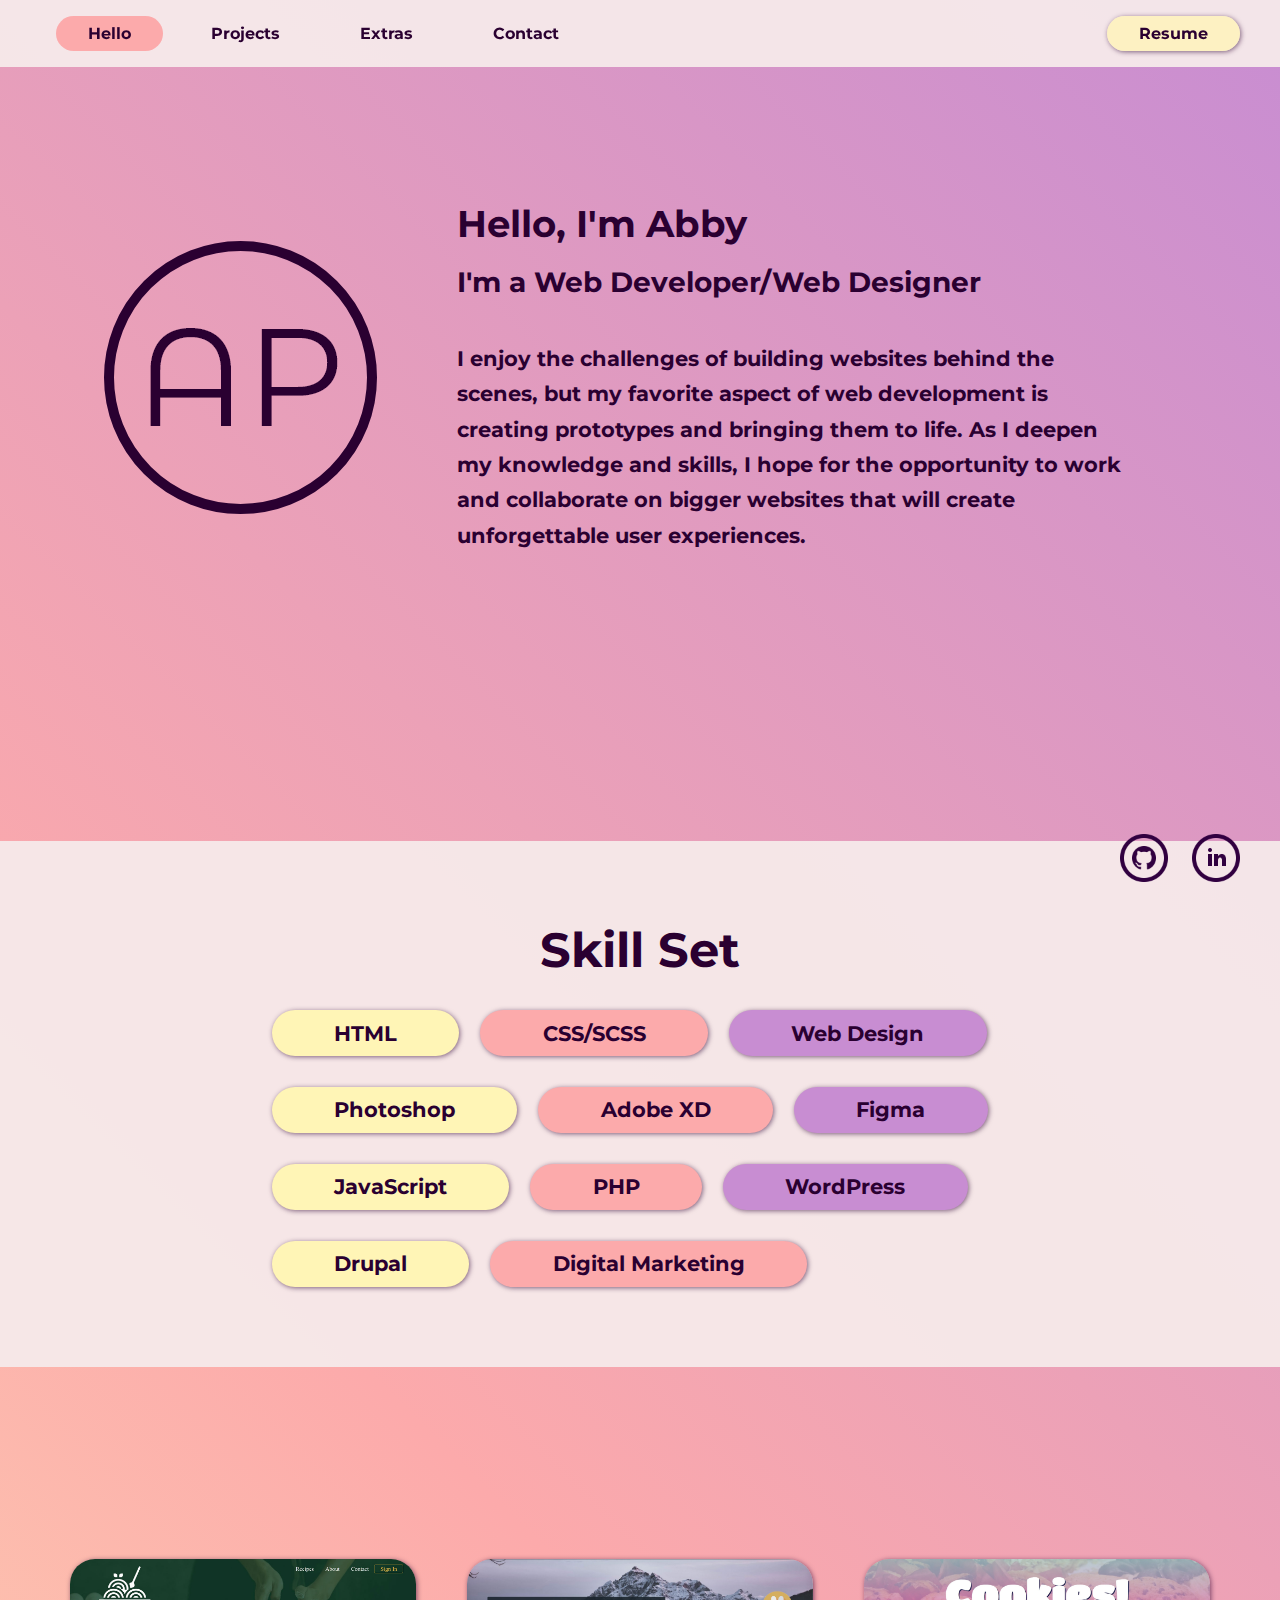
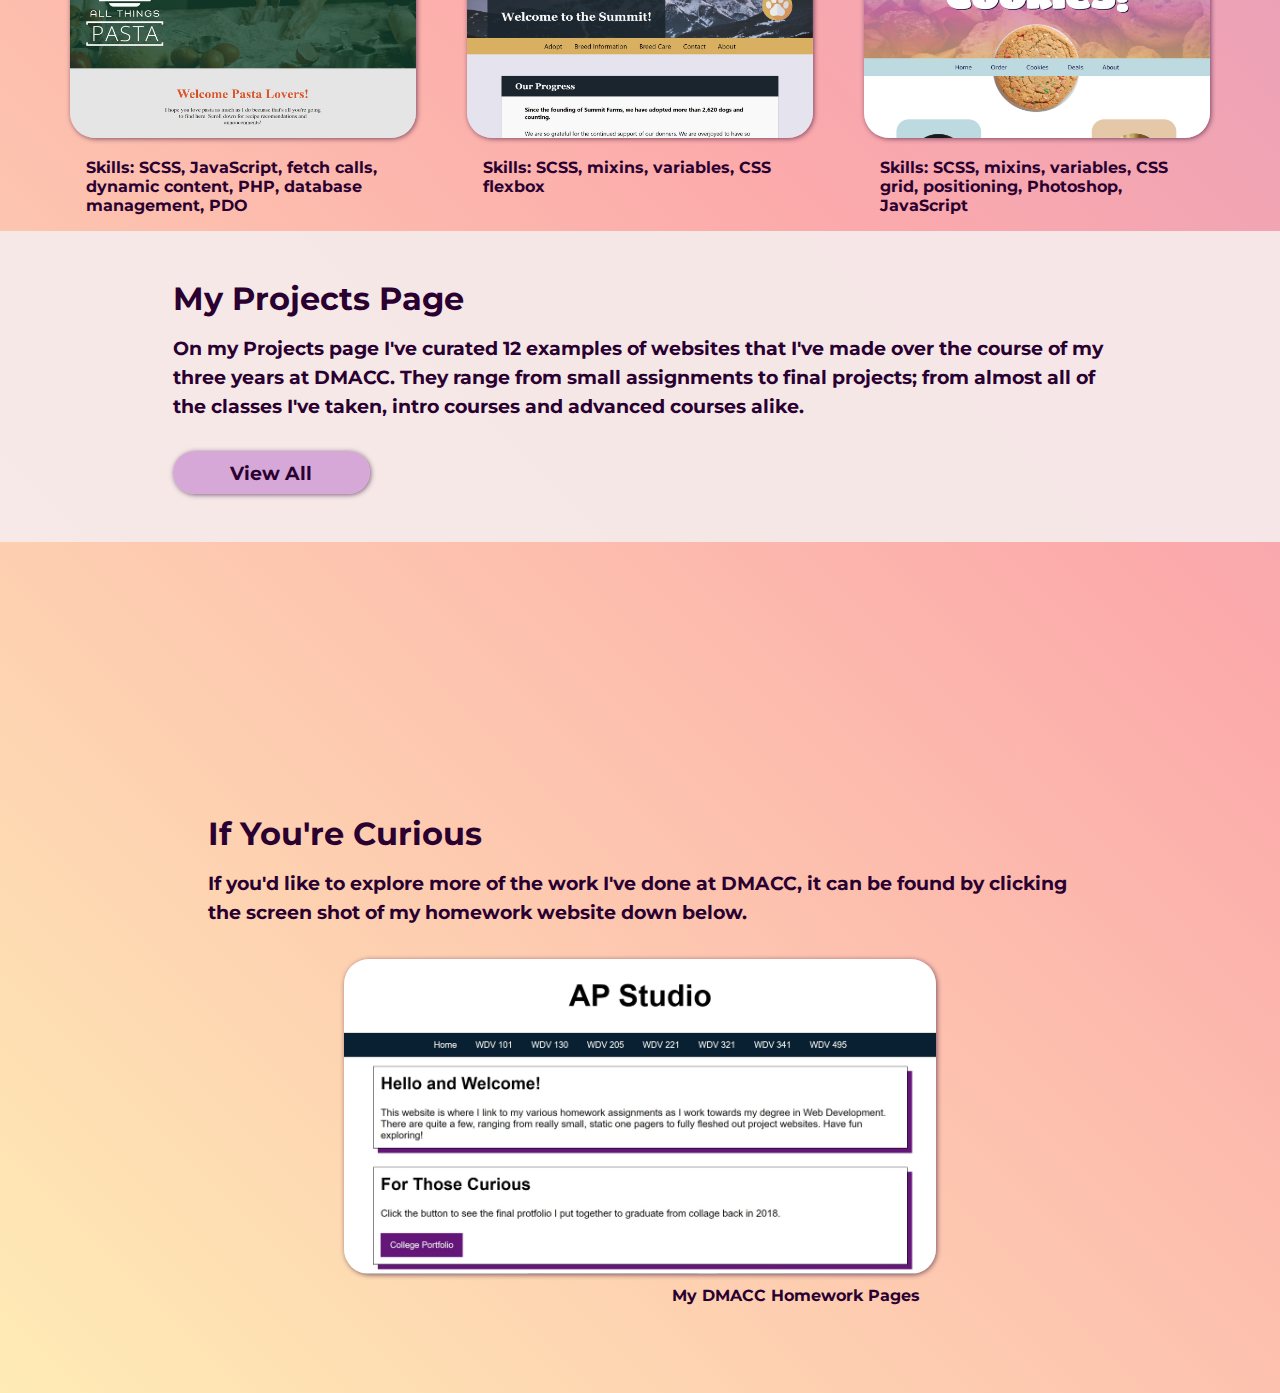
==== index.html @ 9c111758 "file dump for my portfolio website" ====
<!DOCTYPE html>
<html lang="en">

<head>
    <meta charset="UTF-8">
    <meta http-equiv="X-UA-Compatible" content="IE=edge">
    <meta name="viewport" content="width=device-width, initial-scale=1.0">
    <meta name="description" content="Portfolio site home page for Abby Poplawski">
    <title>Home | AP Portfolio</title>

    <link rel="preconnect" href="https://fonts.googleapis.com">
    <link rel="preconnect" href="https://fonts.gstatic.com" crossorigin>
    <link rel="stylesheet" href="https://fonts.googleapis.com/css2?family=Montserrat&display=swap">

    <link rel="stylesheet" href="stylesheets/hello-stylesheet.css">
    <script src="js-files/main-functions.js"></script>
</head>

<body onload="pageLoad()">
    <nav>
        <div class="element-wrapper">
            <div class="main-menu">
                <p>
                    <img src="images/logos/ap-logo-skinny.png" alt="AP studio logo">
                    <img src="images/logos/ap-hamburger-menu.png" alt="hamburger menu icon">
                </p>
                <ul>
                    <li class="active"><a href="index.html">Hello</a></li>
                    <li><a href="projects.html">Projects</a></li>
                    <li><a href="extras.html">Extras</a></li>
                    <li><a href="contact.html">Contact</a></li>
                </ul>
            </div>
    
            <div class="resume-button-container"><a href="Abigail-Poplawski-Resume.pdf" target="_blank">Resume</a></div>
        </div>
    </nav>

    <footer>
        <a href="https://github.com/appop10?tab=repositories" target="_blank"><img src="images/logos/github-icon.png"
                alt="GitHub logo"></a>
        <a href="https://www.linkedin.com/in/abigail-poplawski/" target="_blank"><img
                src="images/logos/linkedin-icon.png" alt="LinkedIn logo"></a>
    </footer>

    <section id="introduction-container">
        <img src="images/logos/ap-logo-skinny.png" alt="AP studio logo">

        <div>
            <h2>Hello, I'm Abby</h2>
            <h3>I'm a Web Developer/Web Designer</h3>

            <p>I enjoy the challenges of building websites behind the scenes, but my favorite aspect of web development is creating prototypes and bringing them to life. As I deepen my knowledge and skills, I hope for the opportunity to work and collaborate on bigger websites that will create unforgettable user experiences.</p>
        </div>
    </section>

    <section id="skills-container">
        <h2>Skill Set</h2>

        <div class="skill-pills">
            <div>
                <p>HTML</p>
                <p>CSS/SCSS</p>
                <p>Web Design</p>
            </div>
            <div>
                <p>Photoshop</p>
                <p>Adobe XD</p>
                <p>Figma</p>
            </div>
            <div>
                <p>JavaScript</p>
                <p>PHP</p>
                <p>WordPress</p>
            </div>
            <div>
                <p>Drupal</p>
                <p>Digital Marketing</p>
            </div>
        </div>
    </section>

    <section id="projects-container">
        <div class="project-link-container">
            <div>
                <a href="https://apstudio.website/recipe_manager/public_pages/home.html" target="_blank">
                    <img src="images/projects/all-things-pasta-desktop-screen-shot.jpg"
                        alt="screen shot of all things pasta home page">
                    <p>All Things Pasta</p>
                </a>

                <p>Skills: SCSS, JavaScript, fetch calls, dynamic content, PHP, database management, PDO</p>
            </div>

            <div>
                <a href="https://apstudio.website/WDV205/Unit_3/Assignment_3-2/index.html" target="_blank">
                    <img src="images/projects/summit-farms-2.jpg" alt="screen shot of Summit Farms home page">
                    <p>Summit Farms Ver 2</p>
                </a>

                <p>Skills: SCSS, mixins, variables, CSS flexbox</p>
            </div>

            <div>
                <a href="https://apstudio.website/WDV205/Unit_7/Assignment_7-3/Cookies_home.html" target="_blank">
                    <img src="images/projects/cookies-hp.jpg" alt="screen shot of Cookies home page">
                    <p>Cookies!</p>
                </a>

                <p>Skills: SCSS, mixins, variables, CSS grid, positioning, Photoshop, JavaScript</p>
            </div>
        </div>

        <div class="description-container">
            <h2>My Projects Page</h2>
            <p>On my Projects page I've curated 12 examples of websites that I've made over the course of my three years at DMACC. They range from small assignments to final projects; from almost all of the classes I've taken, intro courses and advanced courses alike.</p>

            <p><a href="projects.html">View All</a></p>
        </div>
    </section>

    <section id="homework-pages-container">
        <div class="description-container">
            <h2>If You're Curious</h2>
            <p>If you'd like to explore more of the work I've done at DMACC, it can be found by clicking the screen shot
                of my homework website down below.</p>
        </div>

        <div class="homework-pages-link">
            <a href="https://apstudio.website/" target="_blank">
                <img src="images/projects/homework-pages-screen-shot.jpg"
                    alt="screen shot of DMACC homework pages website">
            </a>
            <p>My DMACC Homework Pages</p>
        </div>
    </section>
</body>

</html>
---- stylesheets/hello-stylesheet.css ----
@charset "UTF-8";
@keyframes twist {
  0% {
    transform: rotateZ(0);
  }
  50% {
    transform: rotateZ(180deg);
  }
  100% {
    transform: rotateZ(360deg);
  }
}
* {
  padding: 0;
  margin: 0;
  box-sizing: border-box;
}

body {
  font-family: "Montserrat", Arial, Helvetica, sans-serif;
  font-weight: 700;
  color: #2A0031;
  background-image: linear-gradient(225deg, #c88dd2, #FCAAAB, #FFF5B6);
  background-size: 100% 110%;
  background-position: cover;
  background-repeat: no-repeat;
}

nav {
  position: sticky;
  top: 0;
  padding: 1em 2.5em;
  z-index: 5;
  background-color: rgba(245, 234, 234, 0.9450980392);
  width: 100%;
}
nav div {
  display: flex;
}
nav div.element-wrapper {
  width: 100%;
  justify-content: space-between;
}
nav div.element-wrapper div.main-menu {
  align-items: center;
}
nav div.element-wrapper div.main-menu p {
  display: none;
}
nav div.element-wrapper div.main-menu p.mobile-view {
  display: flex;
  justify-content: center;
  align-items: center;
  z-index: 10;
}
nav div.element-wrapper div.main-menu p.mobile-view img {
  height: 3em;
  margin-right: 0.5em;
}
nav div.element-wrapper div.main-menu ul {
  display: flex;
  align-items: center;
  list-style-type: none;
  padding-left: 4em;
  position: relative;
  left: -3.5em;
}
nav div.element-wrapper div.main-menu ul li {
  padding: 0.5em 2em;
  margin: 0 0.5em;
  border-radius: 30px;
  transition: background-color 0.3s linear;
}
nav div.element-wrapper div.main-menu ul li a {
  text-decoration: none;
  color: #2A0031;
  font-weight: 700;
}
nav div.element-wrapper div.main-menu ul li.active {
  background-color: #FCAAAB;
}
nav div.element-wrapper div.main-menu ul li:hover {
  background-color: rgba(252, 170, 171, 0.5529411765);
}
nav div.element-wrapper div.resume-button-container {
  justify-content: center;
  align-items: center;
}
nav div.element-wrapper div.resume-button-container a {
  text-decoration: none;
  color: #2A0031;
  background-color: rgba(255, 245, 182, 0.7607843137);
  border-radius: 30px;
  padding: 0.5em 2em;
  font-weight: 700;
  box-shadow: 1px 1px 5px rgba(42, 0, 49, 0.5843137255);
}
nav div.element-wrapper div.resume-button-container a:hover {
  background-color: #FFF5B6;
}

footer {
  display: flex;
  height: -moz-fit-content;
  height: fit-content;
  width: -moz-fit-content;
  width: fit-content;
  position: fixed;
  bottom: 2vh;
  right: 2.5em;
  z-index: 5;
}
footer a {
  display: flex;
  justify-content: center;
  align-items: center;
  margin-left: 1.5em;
}
footer a img {
  height: 3em;
}

@media only screen and (min-width: 1300px) {
  body {
    display: flex;
    flex-direction: column;
    align-items: center;
  }
  nav {
    display: flex;
    justify-content: center;
    align-items: center;
  }
  nav div.element-wrapper {
    width: 60%;
  }
}
@media only screen and (max-width: 1000px) {
  nav {
    position: fixed;
  }
  nav div.element-wrapper div.main-menu p {
    display: flex;
    justify-content: center;
    align-items: center;
    z-index: 10;
    position: relative;
    height: 100%;
    width: 100%;
  }
  nav div.element-wrapper div.main-menu p img {
    height: 3em;
    margin-right: 0.5em;
    opacity: 100%;
    transition: opacity 0.5s linear;
  }
  nav div.element-wrapper div.main-menu p img[alt|="hamburger menu icon"] {
    position: absolute;
    opacity: 0;
  }
  nav div.element-wrapper div.main-menu p img.disappear-menu {
    opacity: 0;
  }
  nav div.element-wrapper div.main-menu p img.appear-menu {
    opacity: 100%;
  }
  nav div.element-wrapper div.main-menu p img.twist {
    animation-name: twist;
    animation-duration: 0.5s;
    animation-timing-function: linear;
  }
  nav div.element-wrapper div.main-menu p:hover {
    cursor: pointer;
  }
  nav div.element-wrapper div.main-menu ul {
    flex-direction: column;
    justify-content: center;
    align-items: center;
    position: absolute;
    top: 0;
    left: 0;
    width: 100%;
    height: 0;
    overflow: hidden;
    background-color: rgba(245, 234, 234, 0.9450980392);
    transition: height 0.5s ease-in;
    padding-left: 0;
  }
  nav div.element-wrapper div.main-menu ul li {
    margin: 1em 0;
  }
  nav div.element-wrapper div.main-menu ul li a {
    font-size: 1.5em;
  }
  nav div.element-wrapper div.main-menu ul.drop-mobile-menu {
    height: 100vh;
  }
  footer {
    bottom: 10vw;
    right: 55vw;
    justify-content: flex-end;
    align-items: flex-end;
    opacity: 0;
    transition: opacity 0.5s ease-in 0.2s;
  }
  footer a {
    margin-top: 1em;
  }
  footer.show-footer {
    opacity: 100%;
  }
}
@media only screen and (max-width: 400px) {
  nav div.element-wrapper div.main-menu p img {
    height: 2.5em;
  }
  nav div.element-wrapper div.resume-button-container a {
    font-size: 0.75em;
  }
}
#introduction-container {
  display: flex;
  justify-content: center;
  align-items: center;
  padding: 3em 0;
  margin-top: 3vw;
}
#introduction-container div {
  width: 60%;
  padding: 3em;
  margin-left: 2em;
}
#introduction-container div h2 {
  font-size: 2.3em;
  margin-bottom: 0.5em;
}
#introduction-container div h3 {
  font-size: 1.75em;
  margin-bottom: 1.5em;
}
#introduction-container div p {
  font-size: 1.3em;
  line-height: 1.7em;
}

#skills-container {
  display: flex;
  flex-direction: column;
  align-items: center;
  justify-content: center;
  background-color: rgba(245, 234, 234, 0.9450980392);
  padding: 5em 0;
  margin: 15vw 0;
  width: 100%;
}
#skills-container h2,
#skills-container div.skill-pills {
  width: -moz-fit-content;
  width: fit-content;
}
#skills-container h2 {
  font-size: 3em;
}
#skills-container div.skill-pills div {
  display: flex;
}
#skills-container div.skill-pills div p {
  font-size: 1.3em;
  border-radius: 30px;
  background-color: #FFF5B6;
  padding: 0.5em 3em;
  margin: 1.5em 1em 0 0;
  box-shadow: 1px 1px 5px rgba(42, 0, 49, 0.5843137255);
}
#skills-container div.skill-pills div p:nth-child(2) {
  background-color: #FCAAAB;
}
#skills-container div.skill-pills div p:nth-child(3) {
  background-color: #c88dd2;
}

div.description-container {
  width: 73%;
}
div.description-container h2 {
  font-size: 2em;
  margin-bottom: 0.5em;
}
div.description-container p {
  font-size: 1.2em;
  line-height: 1.5em;
}

#projects-container {
  position: relative;
  display: flex;
  flex-direction: column;
  align-items: center;
}
#projects-container div.project-link-container {
  display: flex;
  justify-content: space-between;
  position: relative;
}
#projects-container div.project-link-container div {
  width: 27vw;
  margin: 0 2vw;
}
#projects-container div.project-link-container div a {
  position: relative;
  width: 100%;
}
#projects-container div.project-link-container div a img {
  width: 100%;
  height: 14vw;
  border-radius: 25px;
  box-shadow: 1px 1px 5px rgba(42, 0, 49, 0.5843137255);
}
#projects-container div.project-link-container div a p {
  position: absolute;
  bottom: 0.2vw;
  font-size: 1.5em;
  background-color: #c88dd2;
  height: 14.1vw;
  width: 100%;
  display: flex;
  justify-content: center;
  align-items: center;
  color: #2A0031;
  opacity: 0;
  transition: opacity 0.3s ease-in;
  border-radius: 25px;
}
#projects-container div.project-link-container div a p:hover {
  opacity: 100%;
}
#projects-container div.project-link-container div p {
  padding: 1em;
}
#projects-container div.description-container {
  background-color: rgba(245, 234, 234, 0.9450980392);
  width: 100%;
  display: flex;
  flex-direction: column;
  align-items: center;
  padding: 3em 0 1em 0;
}
#projects-container div.description-container h2,
#projects-container div.description-container p {
  width: 73%;
}
#projects-container div.description-container p {
  margin-bottom: 2em;
}
#projects-container div.description-container a[href|="projects.html"] {
  background-color: rgba(200, 141, 210, 0.7019607843);
  border-radius: 30px;
  text-decoration: none;
  color: #2A0031;
  padding: 0.5em 3em;
  box-shadow: 1px 1px 5px rgba(42, 0, 49, 0.5843137255);
}
#projects-container div.description-container a[href|="projects.html"]:hover {
  background-color: #c88dd2;
}

#homework-pages-container {
  margin-top: 15vw;
  padding: 5em 3em;
  display: flex;
  flex-direction: column;
  justify-content: center;
  align-items: center;
}
#homework-pages-container div.homework-pages-link {
  width: 50%;
  display: flex;
  flex-direction: column;
  align-items: flex-end;
  margin-top: 2em;
}
#homework-pages-container div.homework-pages-link a {
  width: 100%;
}
#homework-pages-container div.homework-pages-link a img {
  width: 100%;
  border-radius: 25px;
  box-shadow: 1px 1px 5px rgba(42, 0, 49, 0.5843137255);
}
#homework-pages-container div.homework-pages-link p {
  margin: 0.5em 1em;
}

@media only screen and (min-width: 1300px) {
  #introduction-container {
    margin-top: 10vw;
    width: 75%;
  }
  #skills-container {
    margin-top: 10vw;
  }
  div.description-container {
    width: 50%;
  }
  #projects-container div.project-link-container div {
    width: 18vw;
    margin-bottom: 2vw;
  }
  #projects-container div.project-link-container div a img {
    height: 10vw;
  }
  #projects-container div.project-link-container div a p {
    height: 10vw;
  }
  #projects-container div.description-container h2,
  #projects-container div.description-container p {
    width: 50%;
  }
}
@media only screen and (max-width: 900px) {
  #introduction-container {
    flex-direction: column;
    padding-top: 30vw;
  }
  #introduction-container div {
    width: 90%;
    padding: 0;
    margin-left: 0;
    margin-top: 2em;
  }
  #skills-container {
    align-items: flex-start;
    overflow: auto;
    padding: 5em 2em;
  }
  #skills-container h2::after {
    content: "→";
    margin-left: 1em;
  }
  #skills-container div.skill-pills {
    display: flex;
    position: relative;
  }
  #skills-container div.skill-pills div {
    flex-direction: column;
  }
  #skills-container div.skill-pills div p {
    font-size: 1.2em;
  }
  div.description-container {
    width: 100%;
  }
  #projects-container div.project-link-container {
    flex-direction: column;
  }
  #projects-container div.project-link-container div {
    width: 85vw;
    margin: 2vw 0;
  }
  #projects-container div.project-link-container div a img {
    height: 50vw;
  }
  #projects-container div.project-link-container div a p {
    opacity: 100%;
    border-radius: 0;
    bottom: 5vw;
  }
  #homework-pages-container {
    padding: 5em 2em;
  }
  #homework-pages-container div.homework-pages-link {
    width: 95%;
  }
}/*# sourceMappingURL=hello-stylesheet.css.map */
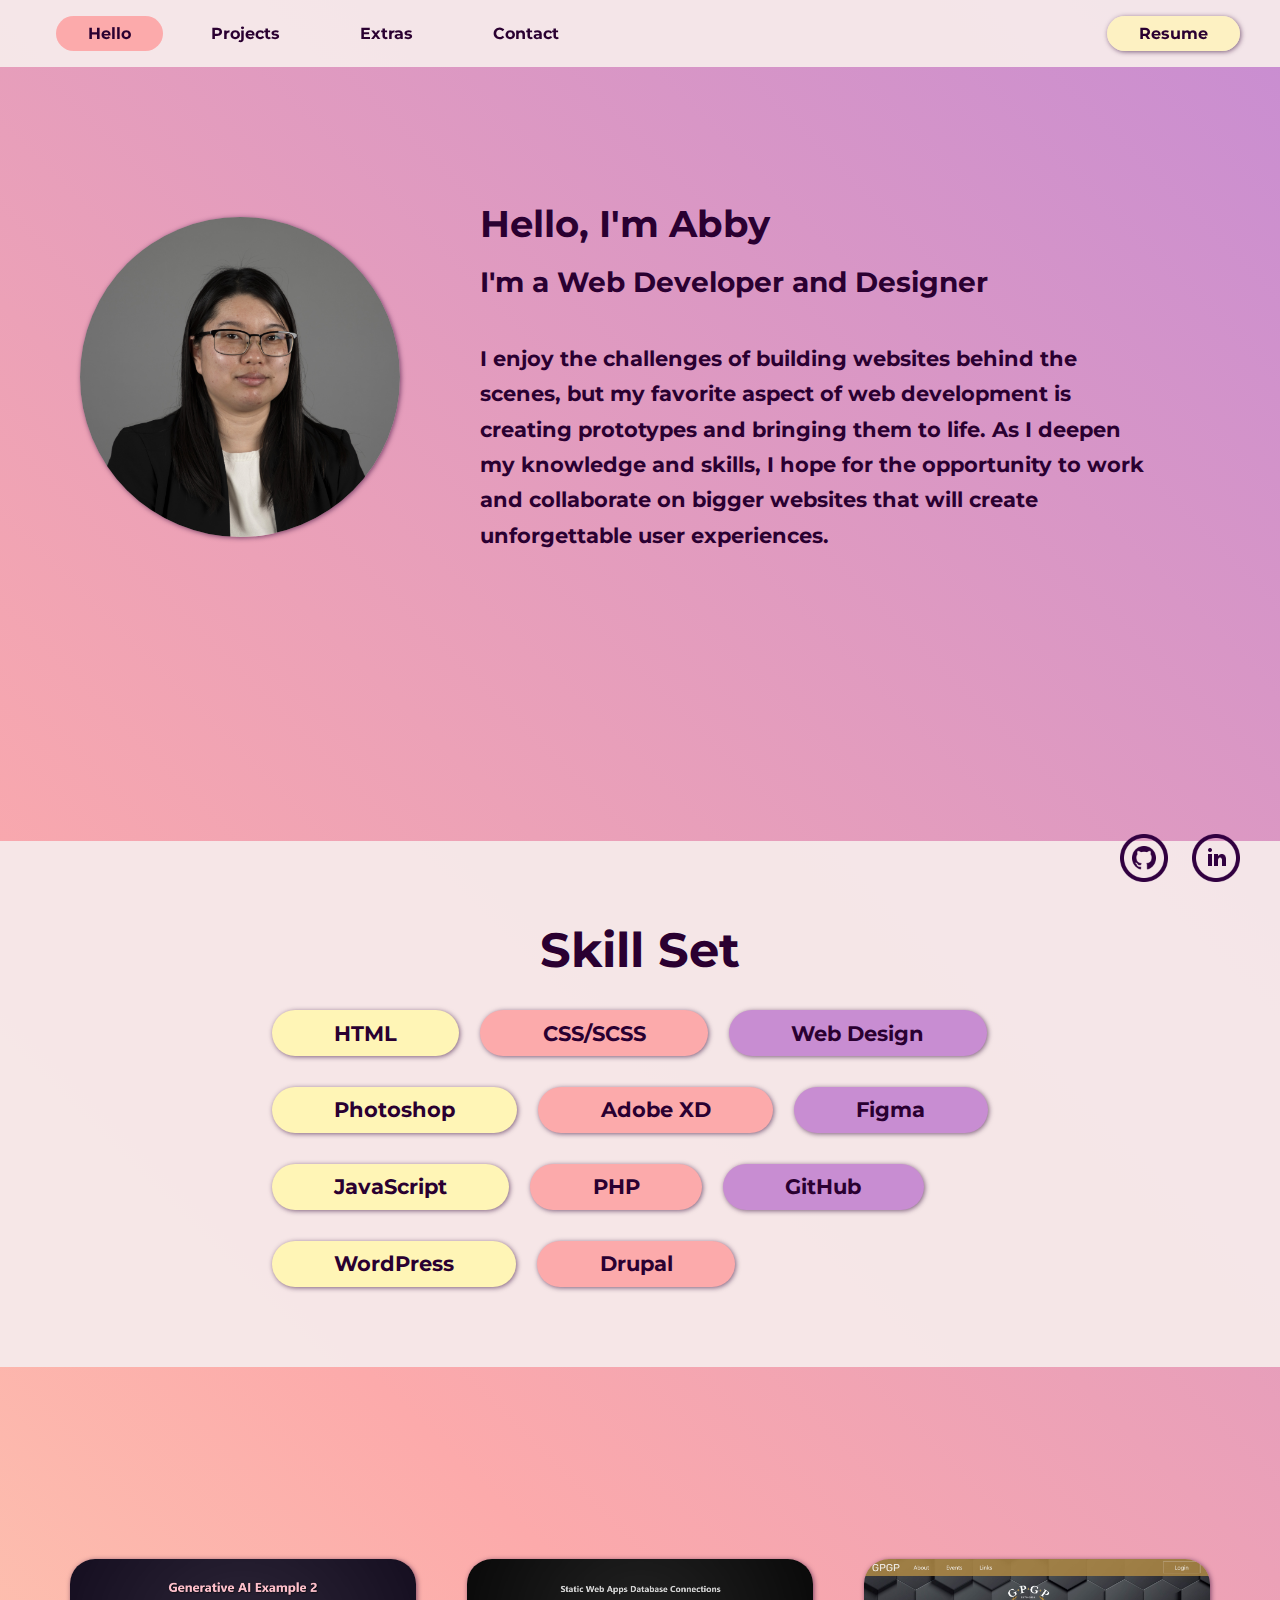
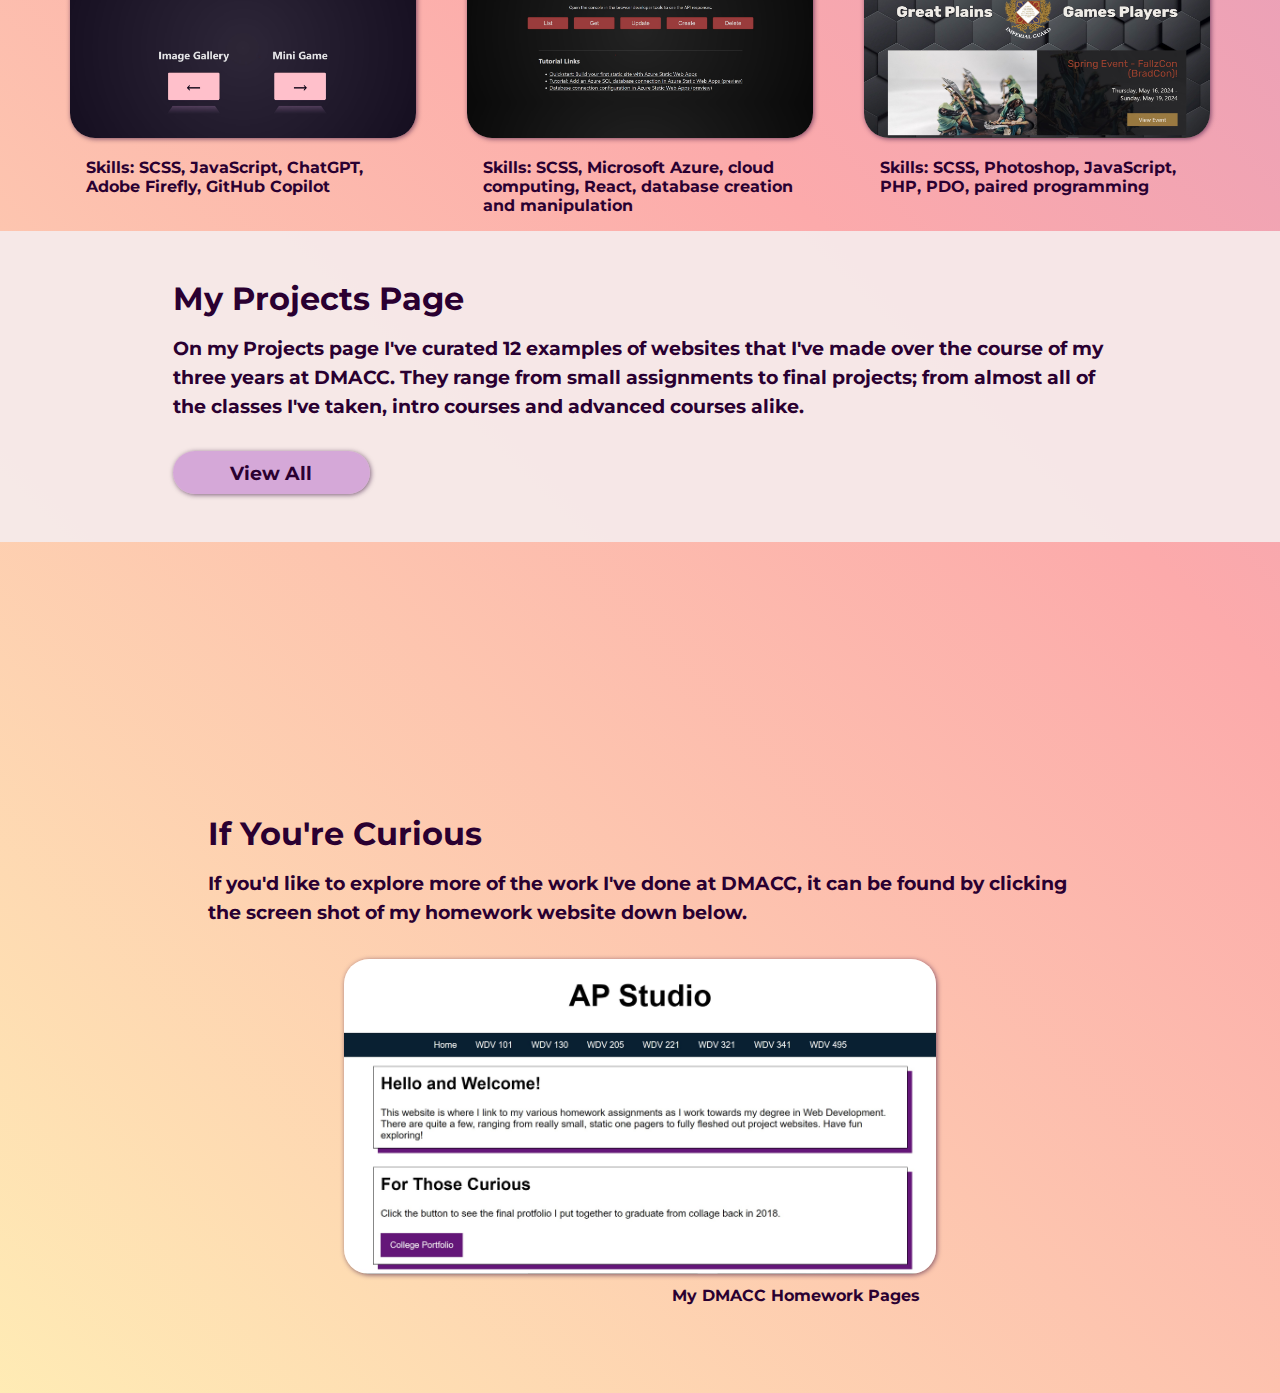
==== commit a0901e6b: "adjust projects and headshot image on home page" ====
--- a/index.html
+++ b/index.html
@@ -6,8 +6,9 @@
     <meta http-equiv="X-UA-Compatible" content="IE=edge">
     <meta name="viewport" content="width=device-width, initial-scale=1.0">
     <meta name="description" content="Portfolio site home page for Abby Poplawski">
-    <title>Home | AP Portfolio</title>
+    <title>Home | Abigail Poplawski Portfolio</title>
 
+    <link rel="icon" type="image/x-icon" href="images/logos/ap-long-logo-w-background.png">
     <link rel="preconnect" href="https://fonts.googleapis.com">
     <link rel="preconnect" href="https://fonts.gstatic.com" crossorigin>
     <link rel="stylesheet" href="https://fonts.googleapis.com/css2?family=Montserrat&display=swap">
@@ -28,7 +29,7 @@
                     <li class="active"><a href="index.html">Hello</a></li>
                     <li><a href="projects.html">Projects</a></li>
                     <li><a href="extras.html">Extras</a></li>
-                    <li><a href="contact.html">Contact</a></li>
+                    <li><a href="contact.php">Contact</a></li>
                 </ul>
             </div>
     
@@ -44,11 +45,11 @@
     </footer>
 
     <section id="introduction-container">
-        <img src="images/logos/ap-logo-skinny.png" alt="AP studio logo">
+        <img src="images/Abigail Poplawski-1.jpg" alt="AP studio logo">
 
         <div>
             <h2>Hello, I'm Abby</h2>
-            <h3>I'm a Web Developer/Web Designer</h3>
+            <h3>I'm a Web Developer and Designer</h3>
 
             <p>I enjoy the challenges of building websites behind the scenes, but my favorite aspect of web development is creating prototypes and bringing them to life. As I deepen my knowledge and skills, I hope for the opportunity to work and collaborate on bigger websites that will create unforgettable user experiences.</p>
         </div>
@@ -71,11 +72,11 @@
             <div>
                 <p>JavaScript</p>
                 <p>PHP</p>
-                <p>WordPress</p>
+                <p>GitHub</p>
             </div>
             <div>
+                <p>WordPress</p>
                 <p>Drupal</p>
-                <p>Digital Marketing</p>
             </div>
         </div>
     </section>
@@ -83,31 +84,31 @@
     <section id="projects-container">
         <div class="project-link-container">
             <div>
-                <a href="https://apstudio.website/recipe_manager/public_pages/home.html" target="_blank">
-                    <img src="images/projects/all-things-pasta-desktop-screen-shot.jpg"
-                        alt="screen shot of all things pasta home page">
-                    <p>All Things Pasta</p>
+                <a href="https://apstudio.website/WDV495/generative-ai/generative-ai-example-2/genaiexamplepage.html" target="_blank">
+                    <img src="images/projects/generative-ai-example-2.jpg"
+                        alt="screen shot of generative ai example 2 page">
+                    <p>Generative AI</p>
                 </a>
 
-                <p>Skills: SCSS, JavaScript, fetch calls, dynamic content, PHP, database management, PDO</p>
+                <p>Skills: SCSS, JavaScript, ChatGPT, Adobe Firefly, GitHub Copilot</p>
             </div>
 
             <div>
-                <a href="https://apstudio.website/WDV205/Unit_3/Assignment_3-2/index.html" target="_blank">
-                    <img src="images/projects/summit-farms-2.jpg" alt="screen shot of Summit Farms home page">
-                    <p>Summit Farms Ver 2</p>
+                <a href="https://blue-wave-09c0cd310.5.azurestaticapps.net/" target="_blank">
+                    <img src="images/projects/azure-first-static-web-app.jpg" alt="screen shot of Microsoft Azure static web app page">
+                    <p>Microsoft Azure</p>
                 </a>
 
-                <p>Skills: SCSS, mixins, variables, CSS flexbox</p>
+                <p>Skills: SCSS, Microsoft Azure, cloud computing, React, database creation and manipulation</p>
             </div>
 
             <div>
-                <a href="https://apstudio.website/WDV205/Unit_7/Assignment_7-3/Cookies_home.html" target="_blank">
-                    <img src="images/projects/cookies-hp.jpg" alt="screen shot of Cookies home page">
-                    <p>Cookies!</p>
+                <a href="http://greatplainsgameplayers.com/" target="_blank">
+                    <img src="images/projects/gpgp-website.jpg" alt="screen shot of Great Plains Game Players home page">
+                    <p>GPGP Website</p>
                 </a>
 
-                <p>Skills: SCSS, mixins, variables, CSS grid, positioning, Photoshop, JavaScript</p>
+                <p>Skills: SCSS, Photoshop, JavaScript, PHP, PDO, paired programming</p>
             </div>
         </div>
 
--- a/stylesheets/hello-stylesheet.css
+++ b/stylesheets/hello-stylesheet.css
@@ -225,6 +225,11 @@
   padding: 3em 0;
   margin-top: 3vw;
 }
+#introduction-container img {
+  width: 25%;
+  border-radius: 100%;
+  box-shadow: 1px 1px 5px rgba(42, 0, 49, 0.5843137255);
+}
 #introduction-container div {
   width: 60%;
   padding: 3em;
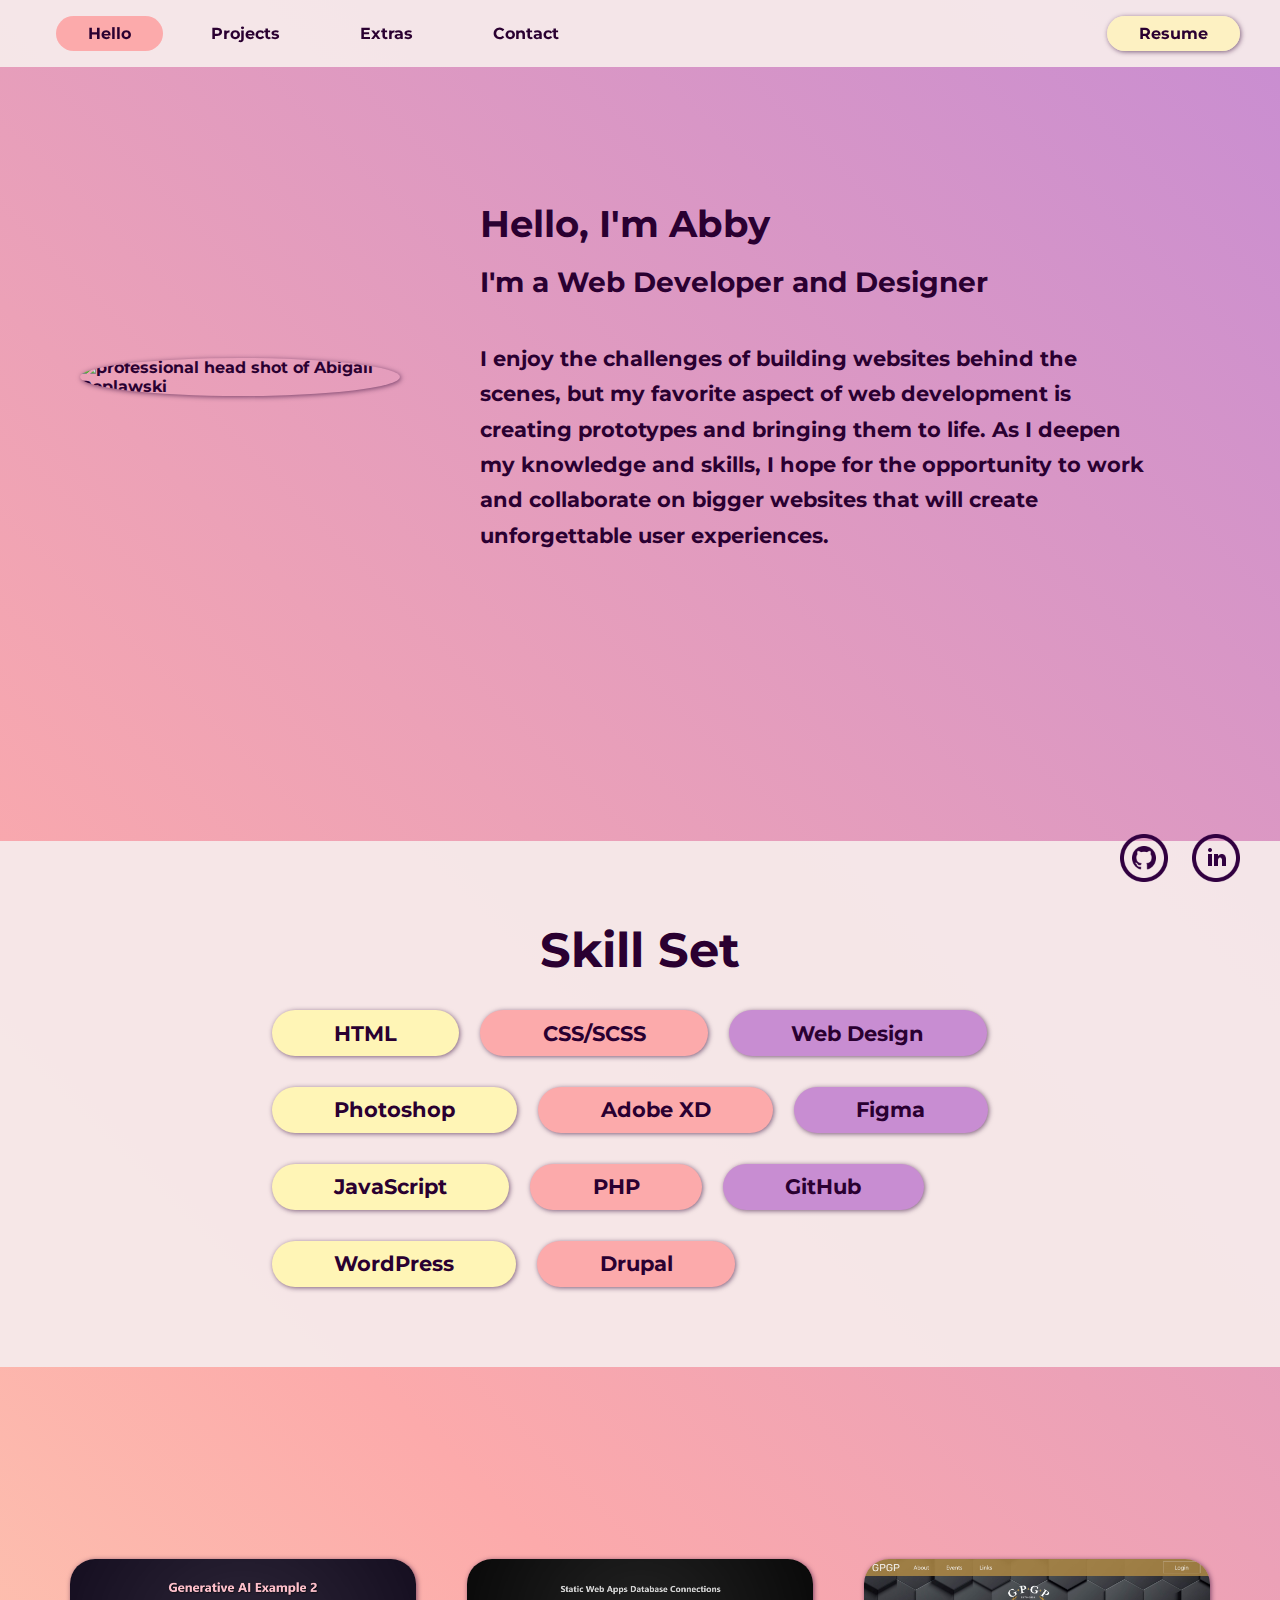
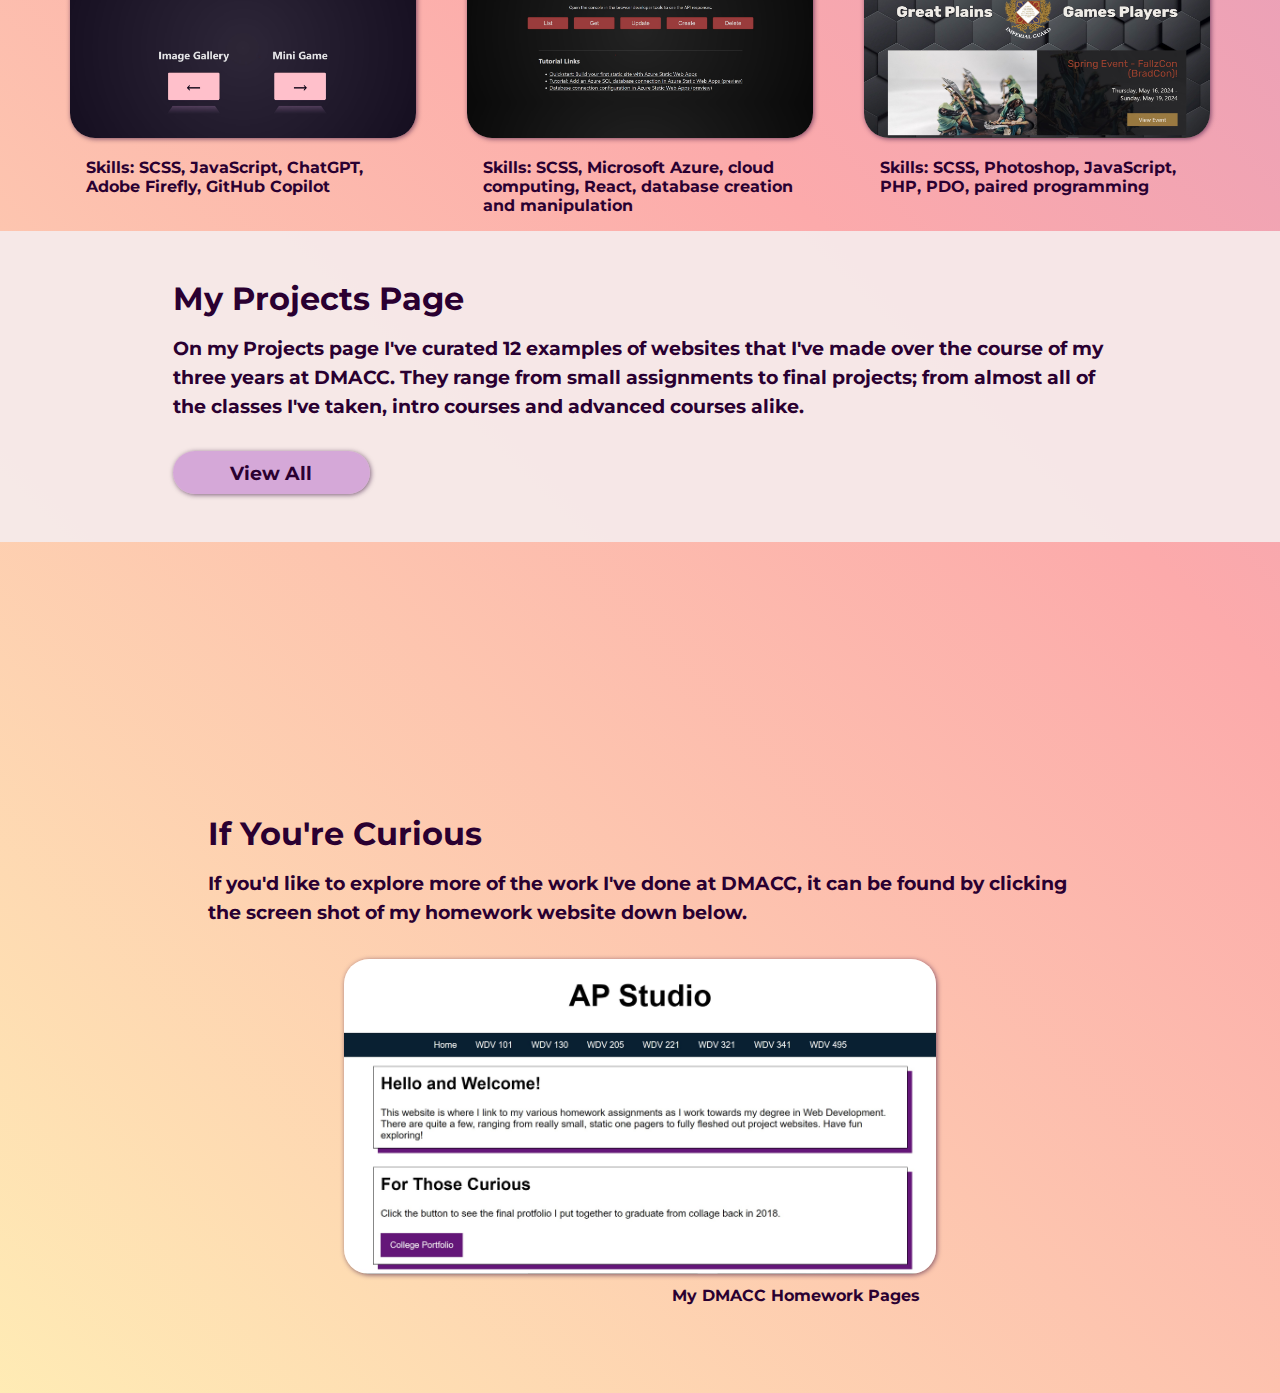
==== commit 49433fab: "change portrait image" ====
--- a/index.html
+++ b/index.html
@@ -26,7 +26,7 @@
                     <img src="images/logos/ap-hamburger-menu.png" alt="hamburger menu icon">
                 </p>
                 <ul>
-                    <li class="active"><a href="index.html">Hello</a></li>
+                    <li><a href="index.html" class="active">Hello</a></li>
                     <li><a href="projects.html">Projects</a></li>
                     <li><a href="extras.html">Extras</a></li>
                     <li><a href="contact.php">Contact</a></li>
@@ -45,7 +45,7 @@
     </footer>
 
     <section id="introduction-container">
-        <img src="images/Abigail Poplawski-1.jpg" alt="AP studio logo">
+        <img src="images/Abigail-Poplawski-2.jpg" alt="professional head shot of Abigail Poplawski">
 
         <div>
             <h2>Hello, I'm Abby</h2>
--- a/stylesheets/hello-stylesheet.css
+++ b/stylesheets/hello-stylesheet.css
@@ -65,21 +65,19 @@
   position: relative;
   left: -3.5em;
 }
-nav div.element-wrapper div.main-menu ul li {
+nav div.element-wrapper div.main-menu ul li a {
+  border-radius: 30px;
   padding: 0.5em 2em;
-  margin: 0 0.5em;
-  border-radius: 30px;
-  transition: background-color 0.3s linear;
-}
-nav div.element-wrapper div.main-menu ul li a {
   text-decoration: none;
   color: #2A0031;
   font-weight: 700;
-}
-nav div.element-wrapper div.main-menu ul li.active {
+  margin: 0 0.5em;
+  transition: background-color 0.3s linear;
+}
+nav div.element-wrapper div.main-menu ul a.active {
   background-color: #FCAAAB;
 }
-nav div.element-wrapper div.main-menu ul li:hover {
+nav div.element-wrapper div.main-menu ul a:hover {
   background-color: rgba(252, 170, 171, 0.5529411765);
 }
 nav div.element-wrapper div.resume-button-container {
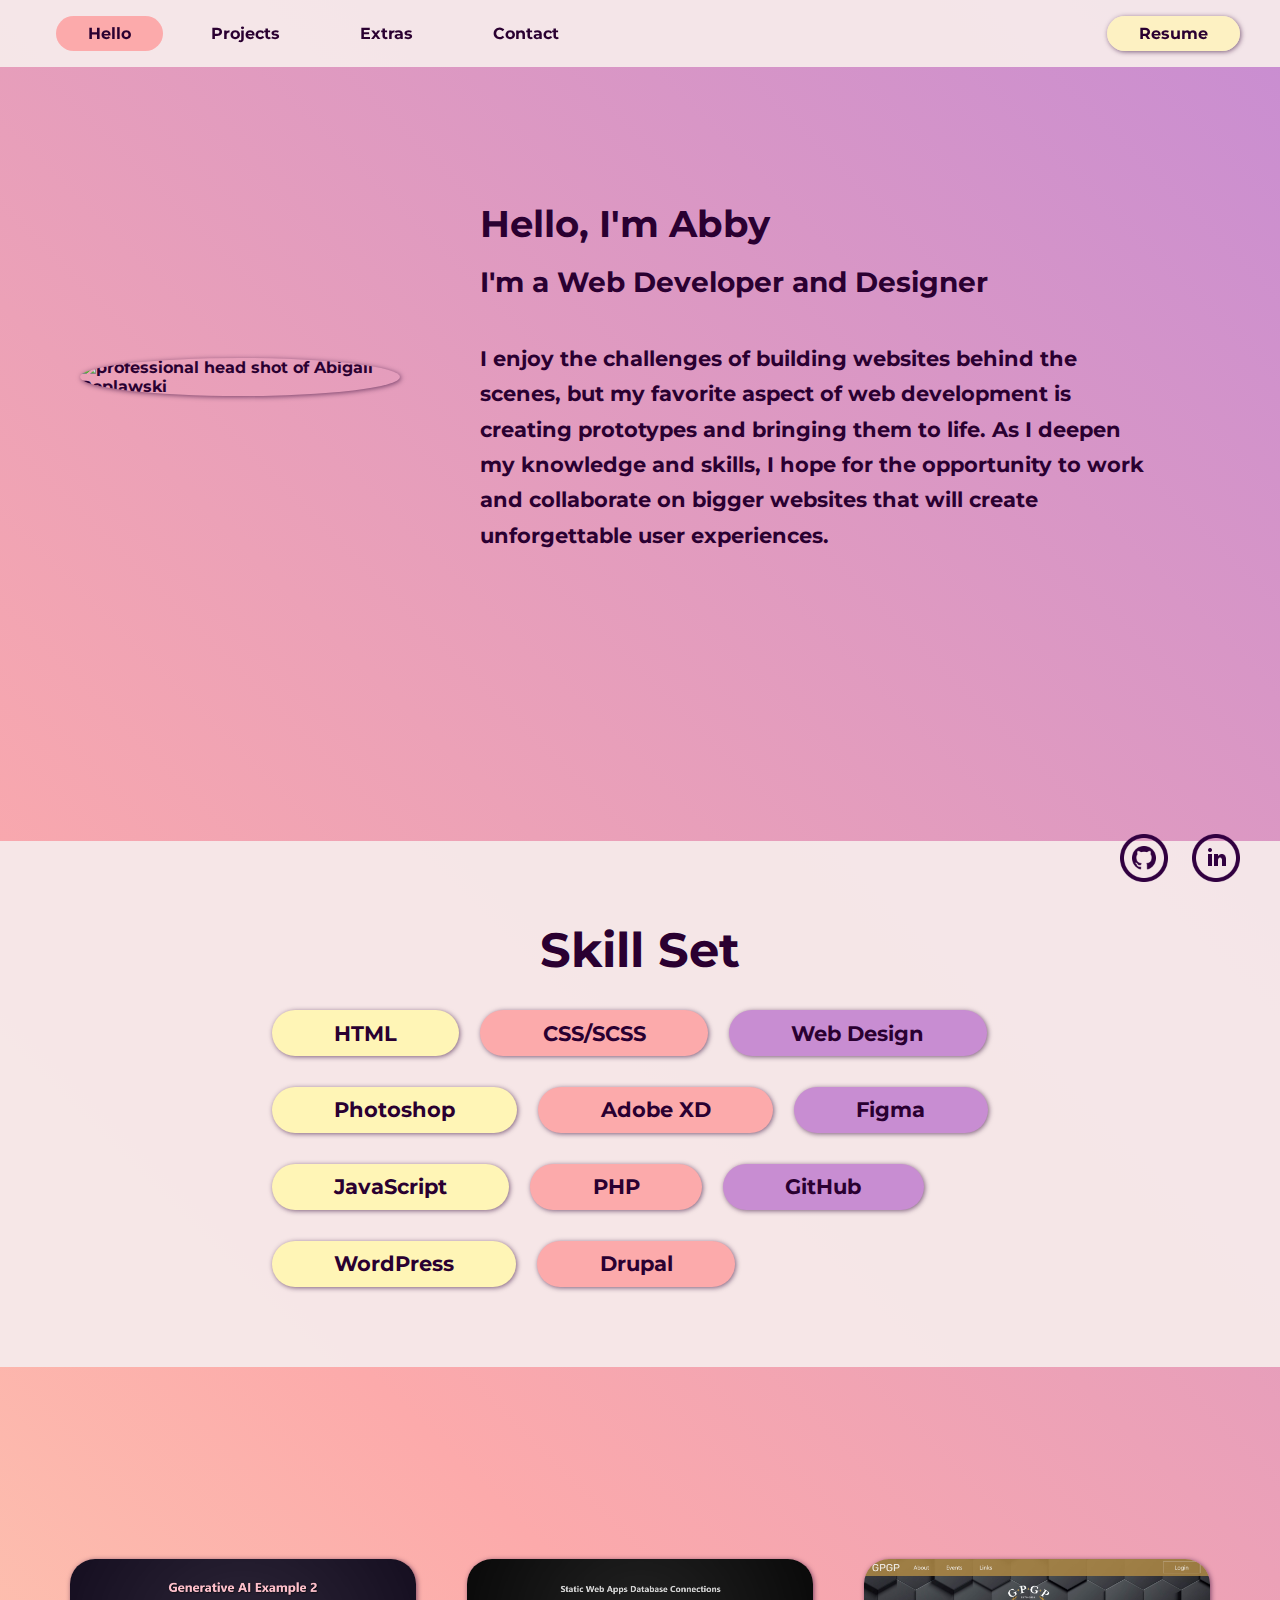
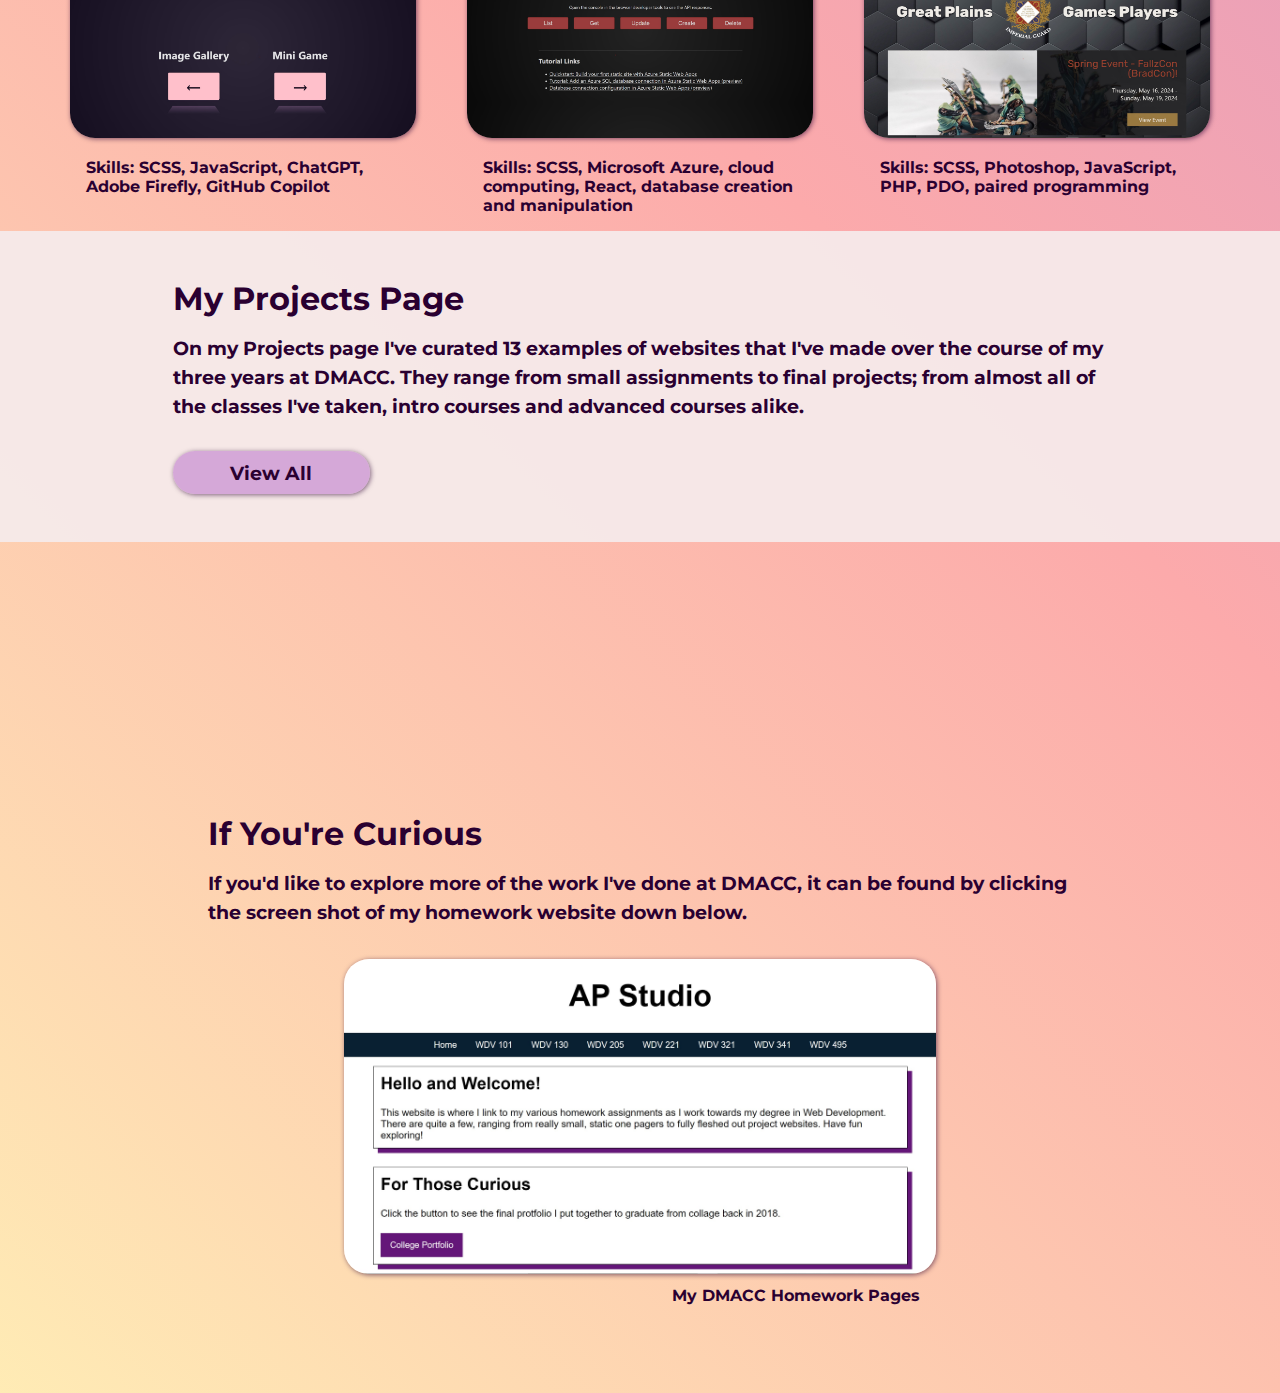
==== commit ac6a00aa: "adjust wording on home page" ====
--- a/index.html
+++ b/index.html
@@ -114,7 +114,7 @@
 
         <div class="description-container">
             <h2>My Projects Page</h2>
-            <p>On my Projects page I've curated 12 examples of websites that I've made over the course of my three years at DMACC. They range from small assignments to final projects; from almost all of the classes I've taken, intro courses and advanced courses alike.</p>
+            <p>On my Projects page I've curated 13 examples of websites that I've made over the course of my three years at DMACC. They range from small assignments to final projects; from almost all of the classes I've taken, intro courses and advanced courses alike.</p>
 
             <p><a href="projects.html">View All</a></p>
         </div>
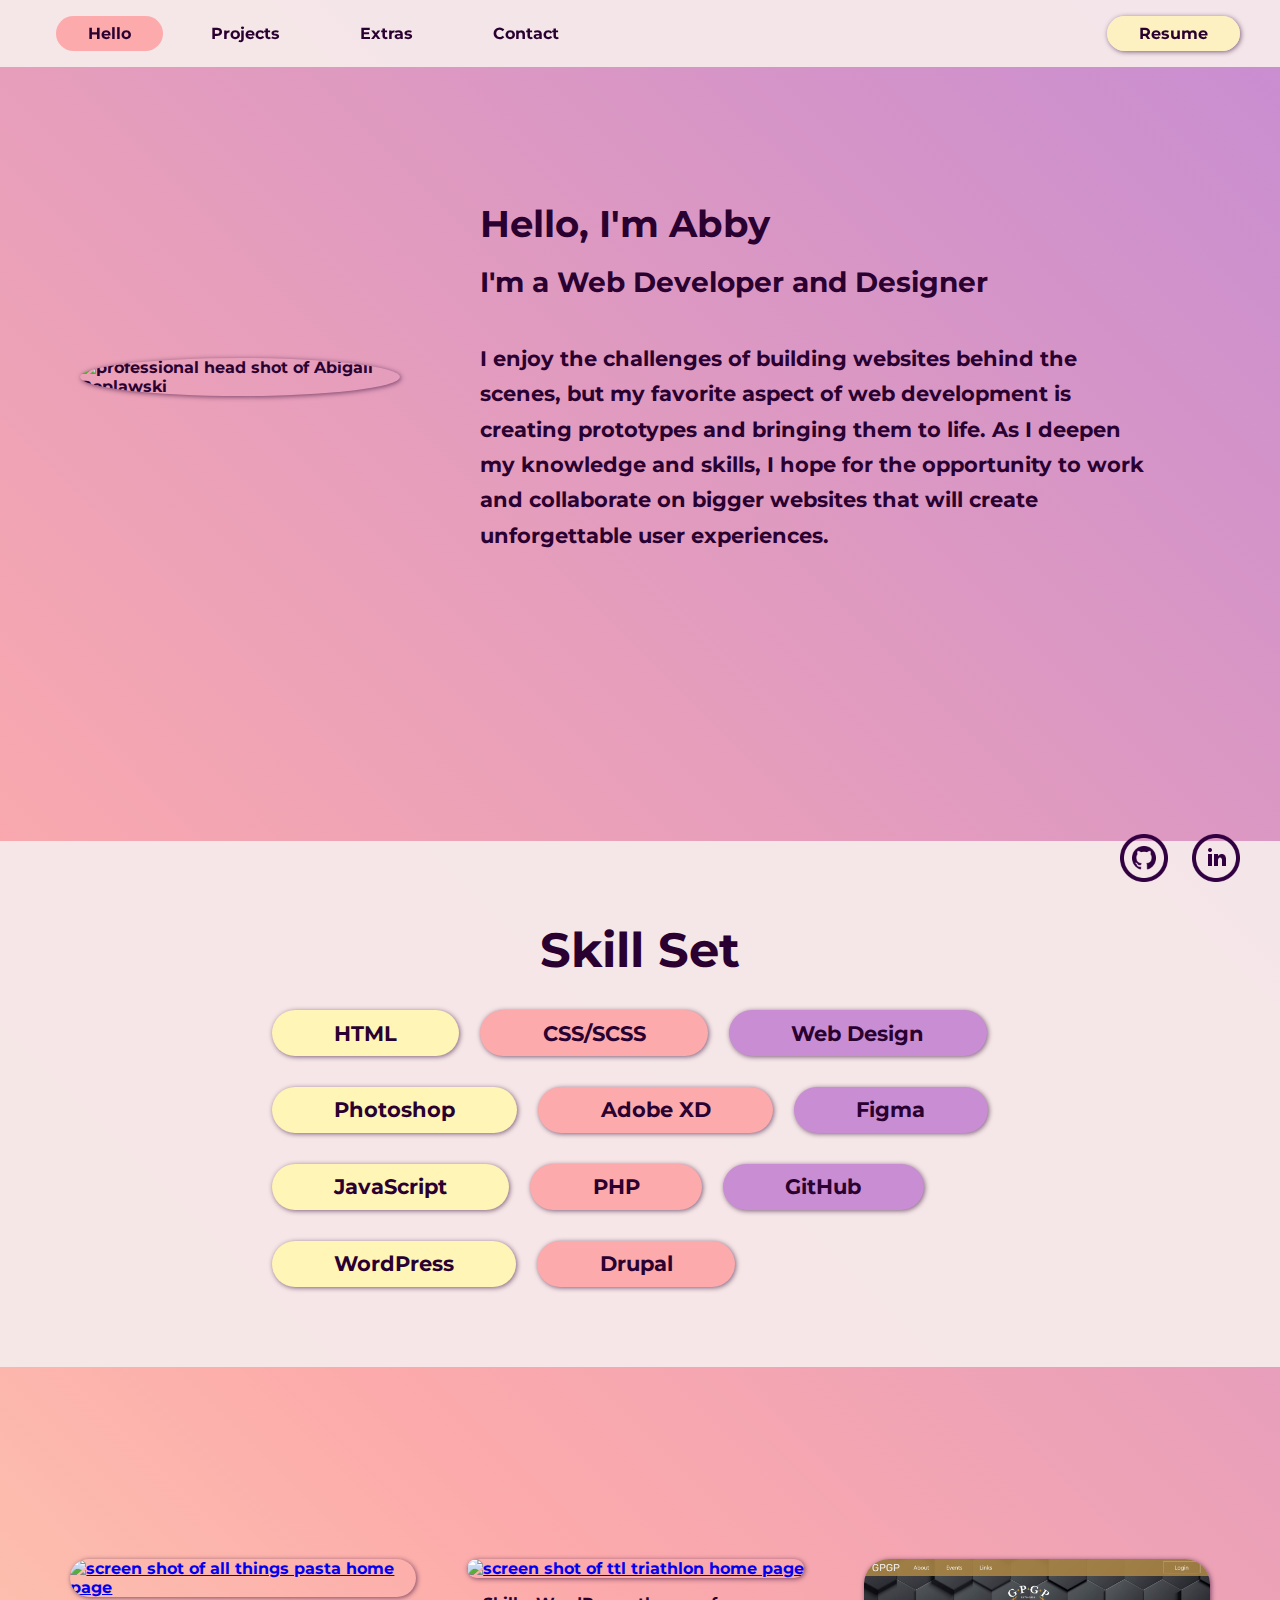
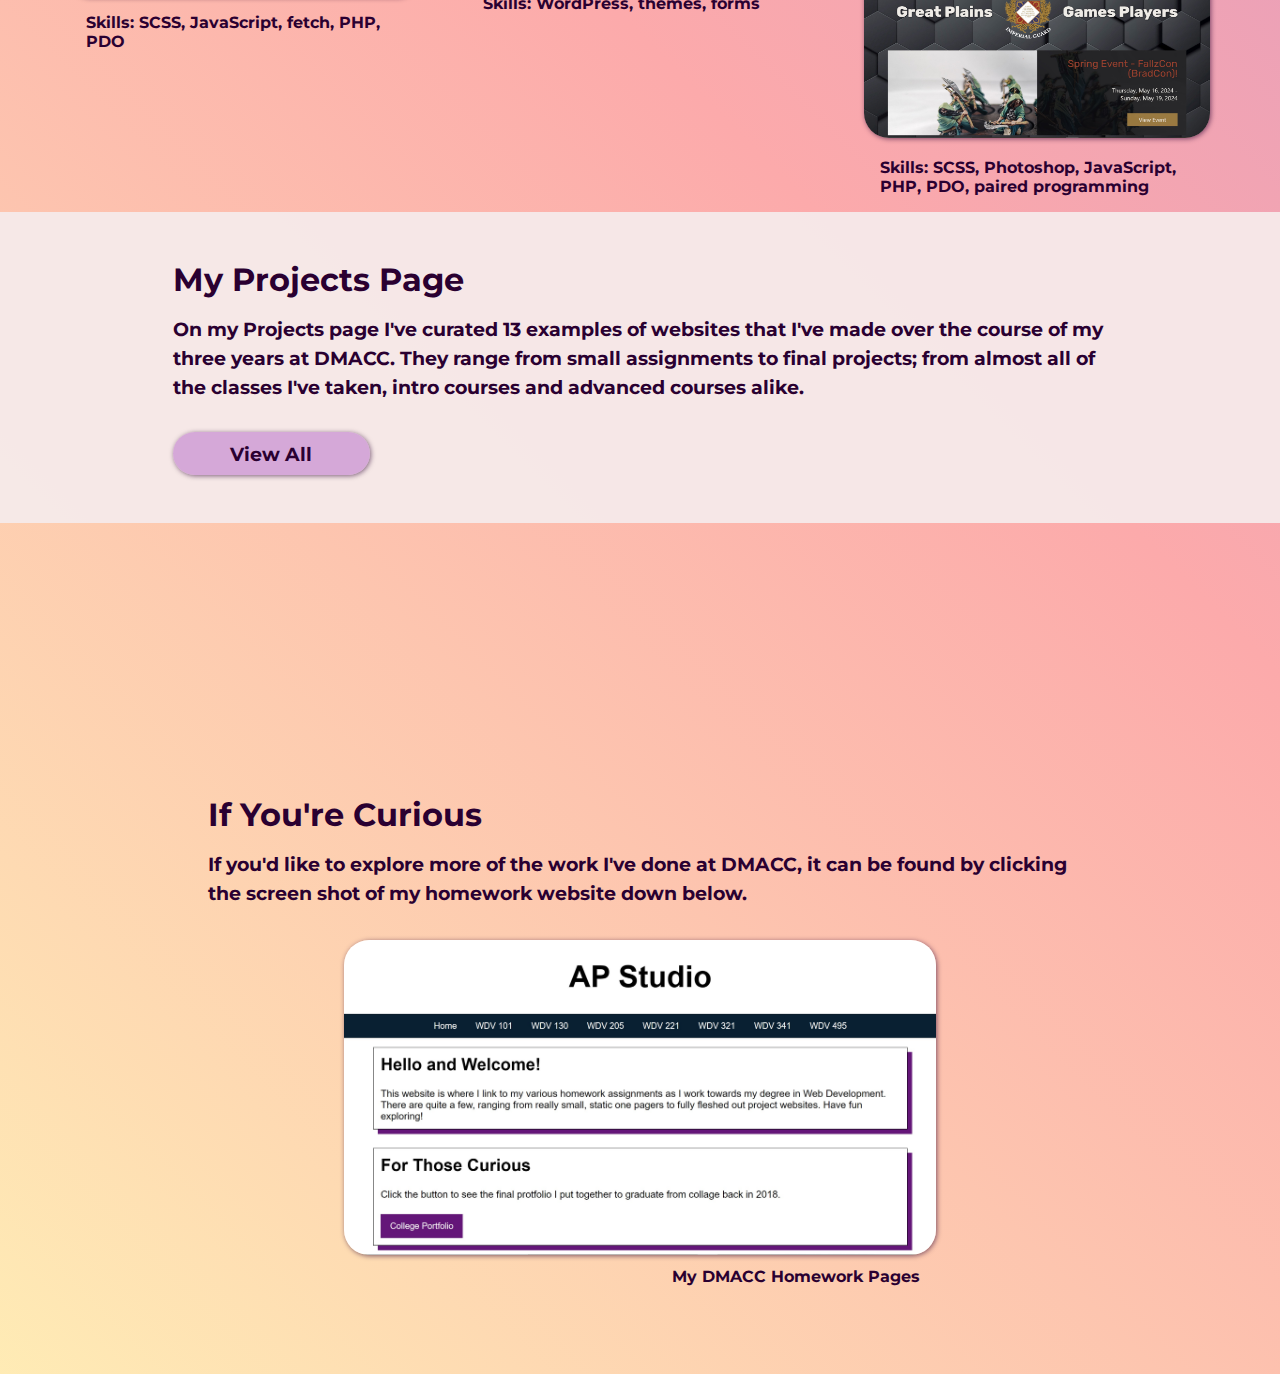
==== commit 9a3e4808: "change projects on home page" ====
--- a/index.html
+++ b/index.html
@@ -84,22 +84,22 @@
     <section id="projects-container">
         <div class="project-link-container">
             <div>
-                <a href="https://apstudio.website/WDV495/generative-ai/generative-ai-example-2/genaiexamplepage.html" target="_blank">
-                    <img src="images/projects/generative-ai-example-2.jpg"
-                        alt="screen shot of generative ai example 2 page">
-                    <p>Generative AI</p>
+                <a href="https://apstudio.website/recipe_manager/public_pages/home.html" target="_blank">
+                    <img src="images/projects/all-things-pasta.jpg"
+                        alt="screen shot of all things pasta home page">
+                    <p>All Things Pasta</p>
                 </a>
 
-                <p>Skills: SCSS, JavaScript, ChatGPT, Adobe Firefly, GitHub Copilot</p>
+                <p>Skills: SCSS, JavaScript, fetch, PHP, PDO</p>
             </div>
 
             <div>
-                <a href="https://blue-wave-09c0cd310.5.azurestaticapps.net/" target="_blank">
-                    <img src="images/projects/azure-first-static-web-app.jpg" alt="screen shot of Microsoft Azure static web app page">
-                    <p>Microsoft Azure</p>
+                <a href="http://ttltriathlon.apstudio.website" target="_blank">
+                    <img src="images/projects/ttltriathlon-website.jpg" alt="screen shot of ttl triathlon home page">
+                    <p>TTL Triathlon</p>
                 </a>
 
-                <p>Skills: SCSS, Microsoft Azure, cloud computing, React, database creation and manipulation</p>
+                <p>Skills: WordPress, themes, forms</p>
             </div>
 
             <div>
--- a/stylesheets/hello-stylesheet.css
+++ b/stylesheets/hello-stylesheet.css
@@ -1,4 +1,3 @@
-@charset "UTF-8";
 @keyframes twist {
   0% {
     transform: rotateZ(0);
@@ -208,8 +207,11 @@
     opacity: 100%;
   }
 }
-@media only screen and (max-width: 400px) {
-  nav div.element-wrapper div.main-menu p img {
+@media only screen and (max-width: 600px) {
+  nav {
+    padding: 0.5em 1em;
+  }
+  nav div.element-wrapper div.main-menu p.mobile-view img {
     height: 2.5em;
   }
   nav div.element-wrapper div.resume-button-container a {
@@ -423,7 +425,11 @@
 @media only screen and (max-width: 900px) {
   #introduction-container {
     flex-direction: column;
-    padding-top: 30vw;
+    padding-top: 25vw;
+  }
+  #introduction-container img {
+    width: 40%;
+    margin-bottom: 2em;
   }
   #introduction-container div {
     width: 90%;
@@ -433,19 +439,12 @@
   }
   #skills-container {
     align-items: flex-start;
-    overflow: auto;
-    padding: 5em 2em;
-  }
-  #skills-container h2::after {
-    content: "→";
-    margin-left: 1em;
+    padding: 5em 3em;
   }
   #skills-container div.skill-pills {
     display: flex;
+    flex-direction: column;
     position: relative;
-  }
-  #skills-container div.skill-pills div {
-    flex-direction: column;
   }
   #skills-container div.skill-pills div p {
     font-size: 1.2em;
@@ -457,11 +456,11 @@
     flex-direction: column;
   }
   #projects-container div.project-link-container div {
-    width: 85vw;
+    width: 65vw;
     margin: 2vw 0;
   }
   #projects-container div.project-link-container div a img {
-    height: 50vw;
+    height: 40vw;
   }
   #projects-container div.project-link-container div a p {
     opacity: 100%;
@@ -474,4 +473,39 @@
   #homework-pages-container div.homework-pages-link {
     width: 95%;
   }
+}
+@media only screen and (max-width: 600px) {
+  #introduction-container div h2 {
+    font-size: 2em;
+  }
+  #introduction-container div h3 {
+    font-size: 1.5em;
+    margin-bottom: 1em;
+  }
+  #introduction-container div p {
+    font-size: 1em;
+  }
+  #skills-container {
+    align-items: center;
+  }
+  #skills-container div.skill-pills div {
+    flex-direction: column;
+  }
+  #skills-container div.skill-pills div p {
+    font-size: 1em;
+    margin: 1em;
+    text-align: center;
+  }
+  #projects-container .description-container h2 {
+    font-size: 1.5em;
+  }
+  #projects-container .description-container p {
+    font-size: 1em;
+  }
+  #homework-pages-container .description-container h2 {
+    font-size: 1.5em;
+  }
+  #homework-pages-container .description-container p {
+    font-size: 1em;
+  }
 }/*# sourceMappingURL=hello-stylesheet.css.map */